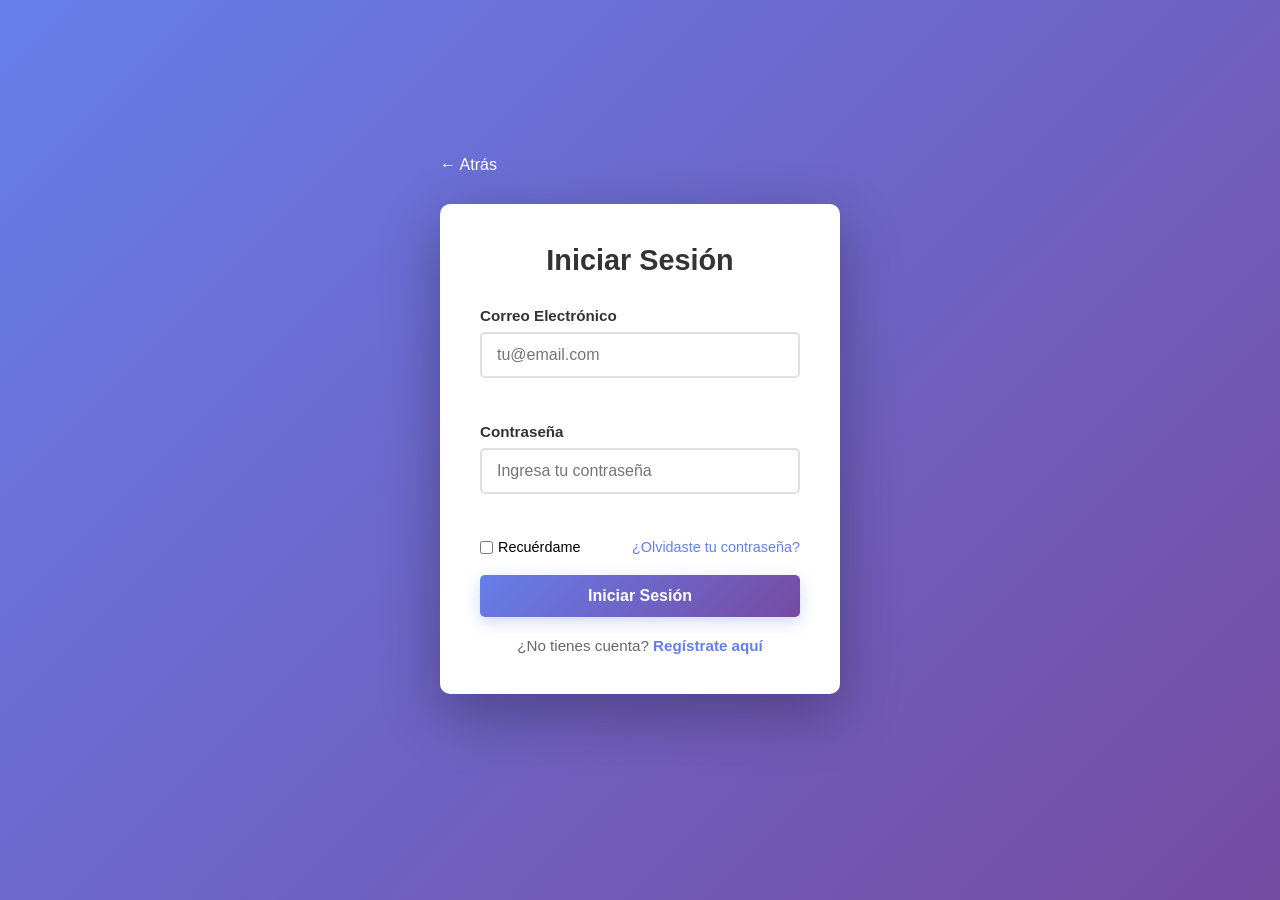
==== login-clasico/index.html @ 345812ab "logins agregados" ====
<!DOCTYPE html>
<html lang="es">
<head>
    <meta charset="UTF-8">
    <meta name="viewport" content="width=device-width, initial-scale=1.0">
    <title>Login Clásico</title>
    <link rel="stylesheet" href="styles.css">
</head>
<body>
    <div class="container">
        <div class="back-button">
            <a href="../index.html">← Atrás</a>
        </div>

        <div class="login-box">
            <h1>Iniciar Sesión</h1>
            <form id="loginForm">
                <div class="form-group">
                    <label for="email">Correo Electrónico</label>
                    <input type="email" id="email" name="email" placeholder="tu@email.com" required>
                    <span class="error" id="emailError"></span>
                </div>

                <div class="form-group">
                    <label for="password">Contraseña</label>
                    <input type="password" id="password" name="password" placeholder="Ingresa tu contraseña" required>
                    <span class="error" id="passwordError"></span>
                </div>

                <div class="remember-forgot">
                    <label>
                        <input type="checkbox"> Recuérdame
                    </label>
                    <a href="#">¿Olvidaste tu contraseña?</a>
                </div>

                <button type="submit" class="btn-login">Iniciar Sesión</button>
            </form>

            <div class="signup-link">
                ¿No tienes cuenta? <a href="#">Regístrate aquí</a>
            </div>
        </div>

        <div class="message" id="message"></div>
    </div>

    <script src="script.js"></script>
</body>
</html>
---- login-clasico/styles.css ----
* {
    margin: 0;
    padding: 0;
    box-sizing: border-box;
}

body {
    font-family: 'Segoe UI', Tahoma, Geneva, Verdana, sans-serif;
    background: linear-gradient(135deg, #667eea 0%, #764ba2 100%);
    min-height: 100vh;
    display: flex;
    justify-content: center;
    align-items: center;
    padding: 20px;
}

.container {
    width: 100%;
    max-width: 400px;
    position: relative;
}

.back-button {
    margin-bottom: 30px;
}

.back-button a {
    color: white;
    text-decoration: none;
    font-size: 1rem;
    transition: all 0.3s ease;
    display: inline-block;
}

.back-button a:hover {
    transform: translateX(-5px);
}

.login-box {
    background: white;
    padding: 40px;
    border-radius: 10px;
    box-shadow: 0 20px 60px rgba(0, 0, 0, 0.3);
}

.login-box h1 {
    text-align: center;
    color: #333;
    margin-bottom: 30px;
    font-size: 1.8rem;
}

.form-group {
    margin-bottom: 20px;
}

.form-group label {
    display: block;
    margin-bottom: 8px;
    color: #333;
    font-weight: 600;
    font-size: 0.95rem;
}

.form-group input {
    width: 100%;
    padding: 12px 15px;
    border: 2px solid #e0e0e0;
    border-radius: 5px;
    font-size: 1rem;
    transition: all 0.3s ease;
    font-family: inherit;
}

.form-group input:focus {
    outline: none;
    border-color: #667eea;
    box-shadow: 0 0 10px rgba(102, 126, 234, 0.2);
}

.form-group input.error-input {
    border-color: #e74c3c;
}

.error {
    display: block;
    color: #e74c3c;
    font-size: 0.85rem;
    margin-top: 5px;
    height: 20px;
}

.remember-forgot {
    display: flex;
    justify-content: space-between;
    align-items: center;
    margin-bottom: 20px;
    font-size: 0.9rem;
}

.remember-forgot label {
    margin: 0;
    display: flex;
    align-items: center;
    cursor: pointer;
}

.remember-forgot input[type="checkbox"] {
    margin-right: 5px;
    cursor: pointer;
}

.remember-forgot a {
    color: #667eea;
    text-decoration: none;
    transition: all 0.3s ease;
}

.remember-forgot a:hover {
    color: #764ba2;
    text-decoration: underline;
}

.btn-login {
    width: 100%;
    padding: 12px;
    background: linear-gradient(135deg, #667eea 0%, #764ba2 100%);
    color: white;
    border: none;
    border-radius: 5px;
    font-size: 1rem;
    font-weight: 600;
    cursor: pointer;
    transition: all 0.3s ease;
    box-shadow: 0 5px 15px rgba(102, 126, 234, 0.3);
}

.btn-login:hover {
    transform: translateY(-2px);
    box-shadow: 0 8px 25px rgba(102, 126, 234, 0.4);
}

.btn-login:active {
    transform: translateY(0);
}

.signup-link {
    text-align: center;
    margin-top: 20px;
    color: #666;
    font-size: 0.95rem;
}

.signup-link a {
    color: #667eea;
    text-decoration: none;
    font-weight: 600;
    transition: all 0.3s ease;
}

.signup-link a:hover {
    color: #764ba2;
}

.message {
    margin-top: 20px;
    padding: 15px;
    border-radius: 5px;
    text-align: center;
    font-weight: 600;
    opacity: 0;
    transition: all 0.3s ease;
    height: 0;
    overflow: hidden;
}

.message.success {
    opacity: 1;
    height: auto;
    background: #d4edda;
    color: #155724;
    border: 1px solid #c3e6cb;
}

.message.error {
    opacity: 1;
    height: auto;
    background: #f8d7da;
    color: #721c24;
    border: 1px solid #f5c6cb;
}

@media (max-width: 480px) {
    .login-box {
        padding: 30px 20px;
    }

    .login-box h1 {
        font-size: 1.5rem;
    }
}
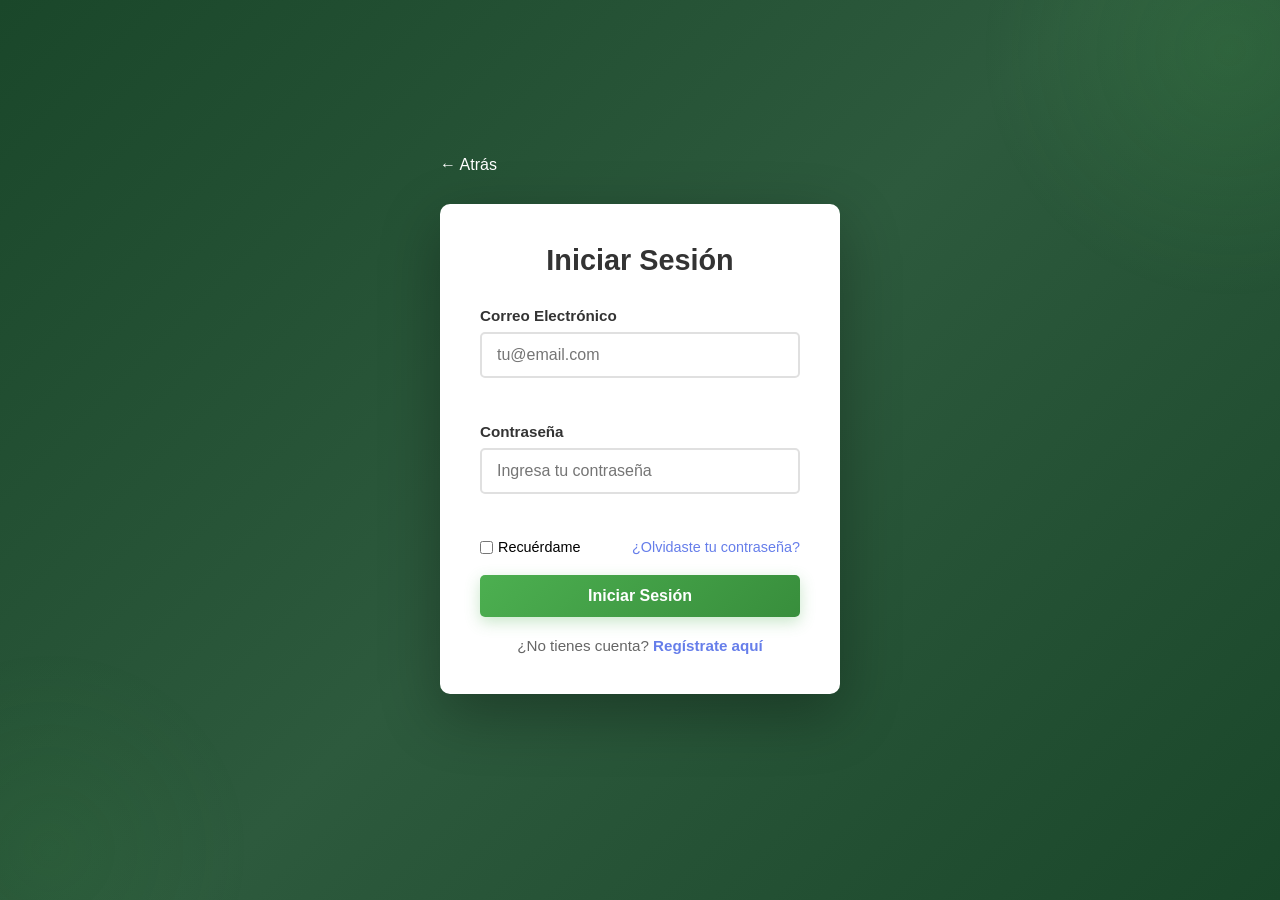
==== commit 95f5d368: "nuevos colores" ====
--- a/login-clasico/index.html
+++ b/login-clasico/index.html
@@ -45,6 +45,7 @@
         <div class="message" id="message"></div>
     </div>
 
+    <script src="../interactive-bg.js"></script>
     <script src="script.js"></script>
 </body>
 </html>
--- a/login-clasico/styles.css
+++ b/login-clasico/styles.css
@@ -6,12 +6,42 @@
 
 body {
     font-family: 'Segoe UI', Tahoma, Geneva, Verdana, sans-serif;
-    background: linear-gradient(135deg, #667eea 0%, #764ba2 100%);
+    background: linear-gradient(135deg, #1a472a 0%, #2d5a3d 50%, #1a472a 100%);
     min-height: 100vh;
     display: flex;
     justify-content: center;
     align-items: center;
     padding: 20px;
+    position: relative;
+    overflow: hidden;
+}
+
+body::before {
+    content: '';
+    position: fixed;
+    width: 500px;
+    height: 500px;
+    background: radial-gradient(circle, rgba(76, 175, 80, 0.15) 0%, transparent 70%);
+    border-radius: 50%;
+    top: -200px;
+    right: -200px;
+    z-index: -1;
+    pointer-events: none;
+    transition: all 0.3s ease;
+}
+
+body::after {
+    content: '';
+    position: fixed;
+    width: 400px;
+    height: 400px;
+    background: radial-gradient(circle, rgba(56, 142, 60, 0.1) 0%, transparent 70%);
+    border-radius: 50%;
+    bottom: -150px;
+    left: -150px;
+    z-index: -1;
+    pointer-events: none;
+    transition: all 0.3s ease;
 }
 
 .container {
@@ -124,7 +154,7 @@
 .btn-login {
     width: 100%;
     padding: 12px;
-    background: linear-gradient(135deg, #667eea 0%, #764ba2 100%);
+    background: linear-gradient(135deg, #4caf50 0%, #388e3c 100%);
     color: white;
     border: none;
     border-radius: 5px;
@@ -132,7 +162,7 @@
     font-weight: 600;
     cursor: pointer;
     transition: all 0.3s ease;
-    box-shadow: 0 5px 15px rgba(102, 126, 234, 0.3);
+    box-shadow: 0 5px 15px rgba(76, 175, 80, 0.3);
 }
 
 .btn-login:hover {
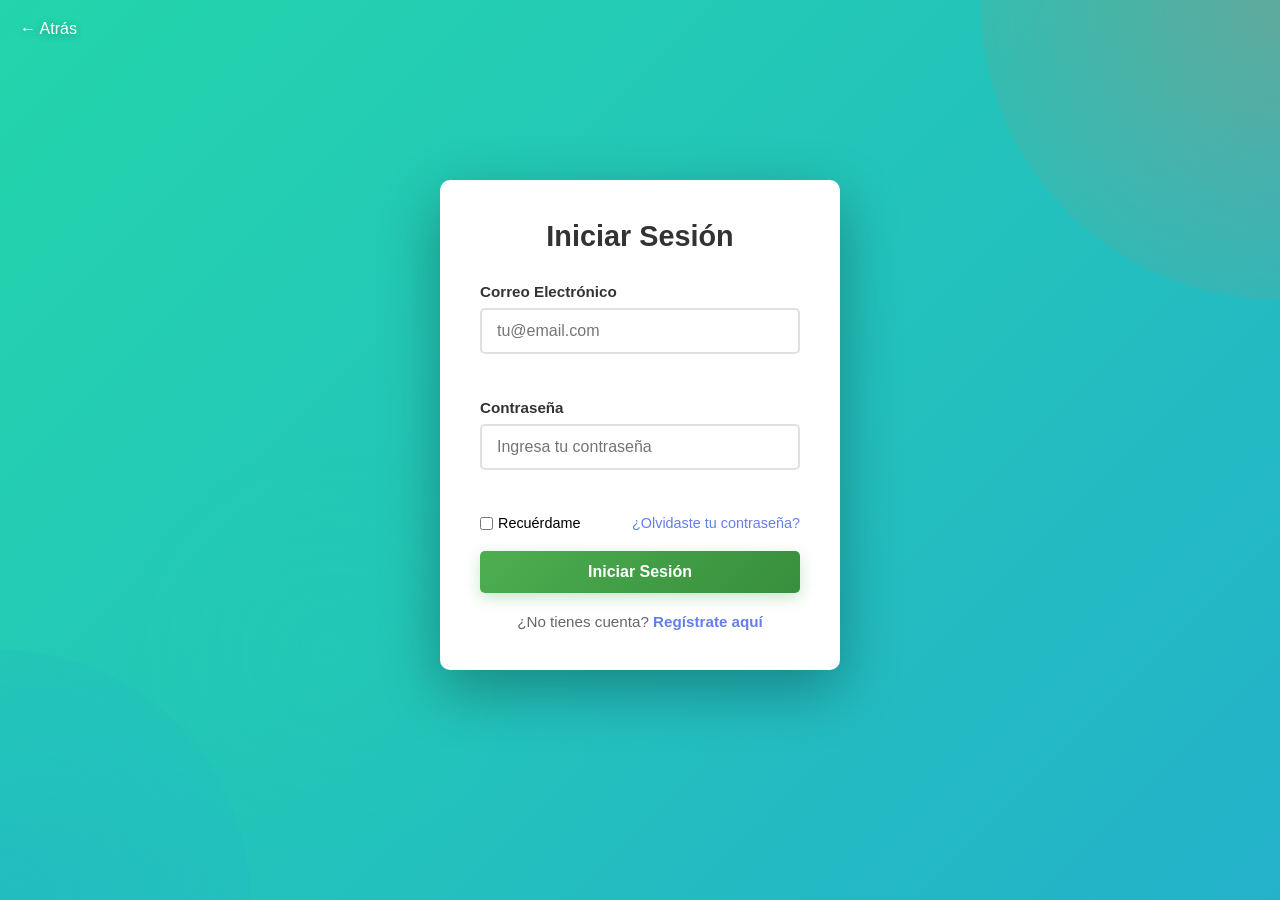
==== commit cf34bd7d: "arreglo de colores para el fondo" ====
--- a/login-clasico/index.html
+++ b/login-clasico/index.html
@@ -7,10 +7,17 @@
     <link rel="stylesheet" href="styles.css">
 </head>
 <body>
+    <div class="back-button">
+        <a href="../index.html">← Atrás</a>
+    </div>
+
+    <div class="animated-bg">
+        <div class="gradient-1"></div>
+        <div class="gradient-2"></div>
+        <div class="gradient-3"></div>
+    </div>
+
     <div class="container">
-        <div class="back-button">
-            <a href="../index.html">← Atrás</a>
-        </div>
 
         <div class="login-box">
             <h1>Iniciar Sesión</h1>
--- a/login-clasico/styles.css
+++ b/login-clasico/styles.css
@@ -6,52 +6,111 @@
 
 body {
     font-family: 'Segoe UI', Tahoma, Geneva, Verdana, sans-serif;
-    background: linear-gradient(135deg, #1a472a 0%, #2d5a3d 50%, #1a472a 100%);
+    background: #000;
     min-height: 100vh;
     display: flex;
     justify-content: center;
     align-items: center;
     padding: 20px;
-    position: relative;
     overflow: hidden;
 }
 
-body::before {
-    content: '';
+.animated-bg {
     position: fixed;
+    top: 0;
+    left: 0;
+    width: 100%;
+    height: 100%;
+    z-index: 0;
+    background: linear-gradient(-45deg, #ee7752, #e73c7e, #23a6d5, #23d5ab);
+    background-size: 400% 400%;
+    animation: gradientShift 15s ease infinite;
+}
+
+@keyframes gradientShift {
+    0% {
+        background-position: 0% 50%;
+    }
+    50% {
+        background-position: 100% 50%;
+    }
+    100% {
+        background-position: 0% 50%;
+    }
+}
+
+.gradient-1 {
+    position: absolute;
+    width: 600px;
+    height: 600px;
+    background: radial-gradient(circle, rgba(238, 119, 82, 0.3), transparent);
+    border-radius: 50%;
+    top: -300px;
+    right: -300px;
+    animation: float1 20s ease-in-out infinite;
+}
+
+.gradient-2 {
+    position: absolute;
     width: 500px;
     height: 500px;
-    background: radial-gradient(circle, rgba(76, 175, 80, 0.15) 0%, transparent 70%);
+    background: radial-gradient(circle, rgba(35, 166, 213, 0.3), transparent);
     border-radius: 50%;
-    top: -200px;
-    right: -200px;
-    z-index: -1;
-    pointer-events: none;
-    transition: all 0.3s ease;
-}
-
-body::after {
-    content: '';
-    position: fixed;
+    bottom: -250px;
+    left: -250px;
+    animation: float2 25s ease-in-out infinite;
+}
+
+.gradient-3 {
+    position: absolute;
     width: 400px;
     height: 400px;
-    background: radial-gradient(circle, rgba(56, 142, 60, 0.1) 0%, transparent 70%);
+    background: radial-gradient(circle, rgba(35, 213, 171, 0.2), transparent);
     border-radius: 50%;
-    bottom: -150px;
-    left: -150px;
-    z-index: -1;
-    pointer-events: none;
-    transition: all 0.3s ease;
+    top: 50%;
+    left: 10%;
+    animation: float3 30s ease-in-out infinite;
+}
+
+@keyframes float1 {
+    0%, 100% {
+        transform: translate(0, 0) scale(1);
+    }
+    50% {
+        transform: translate(50px, -50px) scale(1.1);
+    }
+}
+
+@keyframes float2 {
+    0%, 100% {
+        transform: translate(0, 0) scale(1);
+    }
+    50% {
+        transform: translate(-50px, 50px) scale(1.1);
+    }
+}
+
+@keyframes float3 {
+    0%, 100% {
+        transform: translate(0, 0) scale(1);
+    }
+    50% {
+        transform: translate(30px, 30px) scale(1.05);
+    }
 }
 
 .container {
     width: 100%;
     max-width: 400px;
     position: relative;
+    z-index: 10;
 }
 
 .back-button {
-    margin-bottom: 30px;
+    position: fixed;
+    top: 20px;
+    left: 20px;
+    z-index: 100;
 }
 
 .back-button a {
@@ -59,7 +118,10 @@
     text-decoration: none;
     font-size: 1rem;
     transition: all 0.3s ease;
-    display: inline-block;
+    display: flex;
+    align-items: center;
+    gap: 5px;
+    text-shadow: 0 2px 10px rgba(0, 0, 0, 0.3);
 }
 
 .back-button a:hover {
